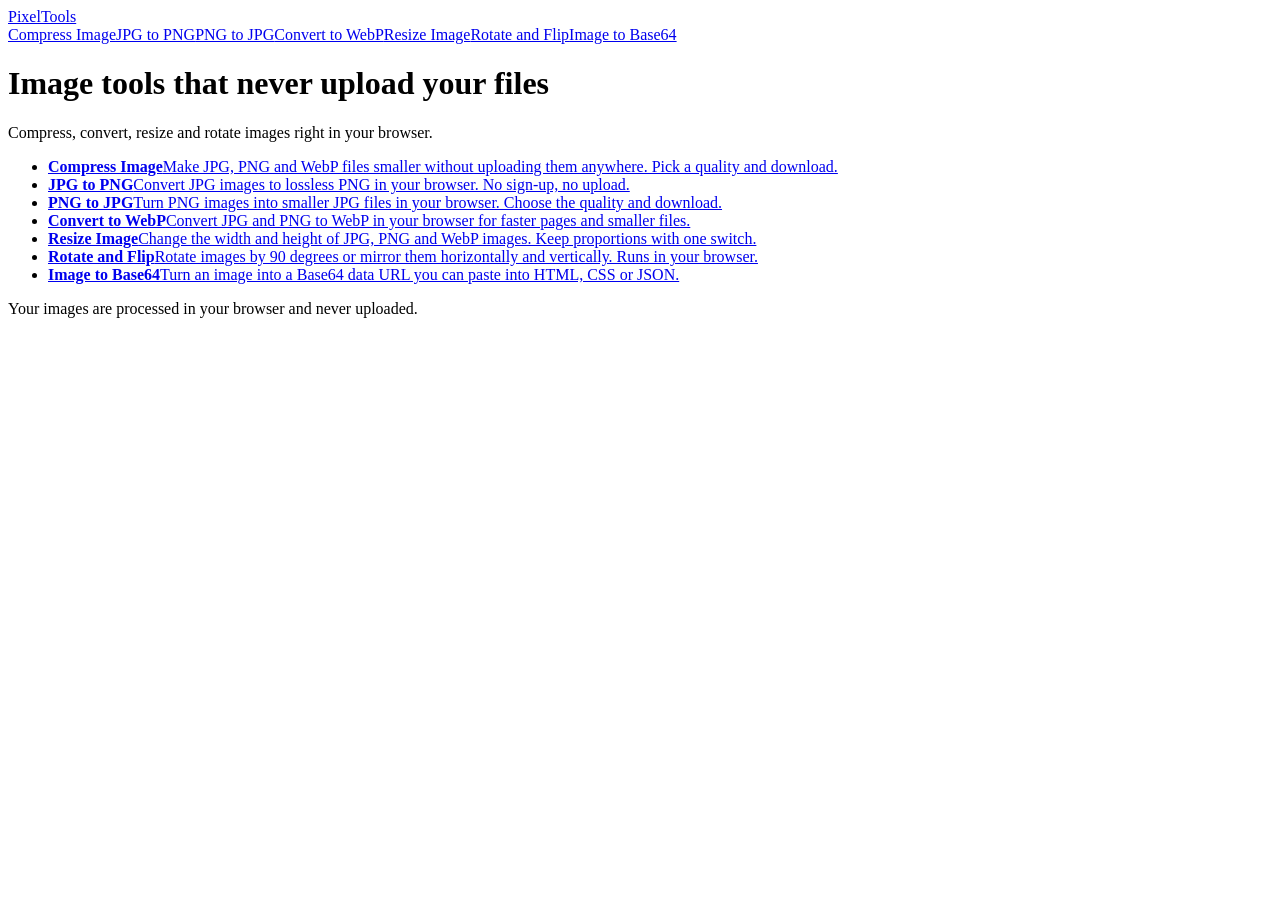
==== index.html @ 06be1e61 "Add files via upload Initial PixelTools website upload." ====
<!doctype html>
<html lang="en"><head><meta charset="utf-8"><meta name="viewport" content="width=device-width,initial-scale=1">
<title>PixelTools: Free Image Tools That Run in Your Browser</title><meta name="description" content="Compress, convert, resize and rotate images. Free, private and fast: nothing is uploaded.">
<link rel="canonical" href="https://pixeltools.example/">
<meta property="og:title" content="PixelTools: Free Image Tools That Run in Your Browser"><meta property="og:description" content="Compress, convert, resize and rotate images. Free, private and fast: nothing is uploaded."><meta property="og:type" content="website"><meta property="og:url" content="https://pixeltools.example/">
<script type="application/ld+json">{"@context":"https://schema.org","@type":"WebSite","name":"PixelTools","url":"https://pixeltools.example"}</script>
</head><body>
<header><a class="logo" href="/"><i></i>PixelTools</a><nav aria-label="Tools"><a href="/compress.html">Compress Image</a><a href="/jpg-to-png.html">JPG to PNG</a><a href="/png-to-jpg.html">PNG to JPG</a><a href="/to-webp.html">Convert to WebP</a><a href="/resize.html">Resize Image</a><a href="/rotate.html">Rotate and Flip</a><a href="/to-base64.html">Image to Base64</a></nav></header>
<main><h1>Image tools that never upload your files</h1><p class="lead">Compress, convert, resize and rotate images right in your browser.</p><ul class="grid"><li><a href="/compress.html"><b>Compress Image</b><span>Make JPG, PNG and WebP files smaller without uploading them anywhere. Pick a quality and download.</span></a></li><li><a href="/jpg-to-png.html"><b>JPG to PNG</b><span>Convert JPG images to lossless PNG in your browser. No sign-up, no upload.</span></a></li><li><a href="/png-to-jpg.html"><b>PNG to JPG</b><span>Turn PNG images into smaller JPG files in your browser. Choose the quality and download.</span></a></li><li><a href="/to-webp.html"><b>Convert to WebP</b><span>Convert JPG and PNG to WebP in your browser for faster pages and smaller files.</span></a></li><li><a href="/resize.html"><b>Resize Image</b><span>Change the width and height of JPG, PNG and WebP images. Keep proportions with one switch.</span></a></li><li><a href="/rotate.html"><b>Rotate and Flip</b><span>Rotate images by 90 degrees or mirror them horizontally and vertically. Runs in your browser.</span></a></li><li><a href="/to-base64.html"><b>Image to Base64</b><span>Turn an image into a Base64 data URL you can paste into HTML, CSS or JSON.</span></a></li></ul></main>
<footer>Your images are processed in your browser and never uploaded.</footer>
<script type="module" src="/src/main.js"></script>
</body></html>
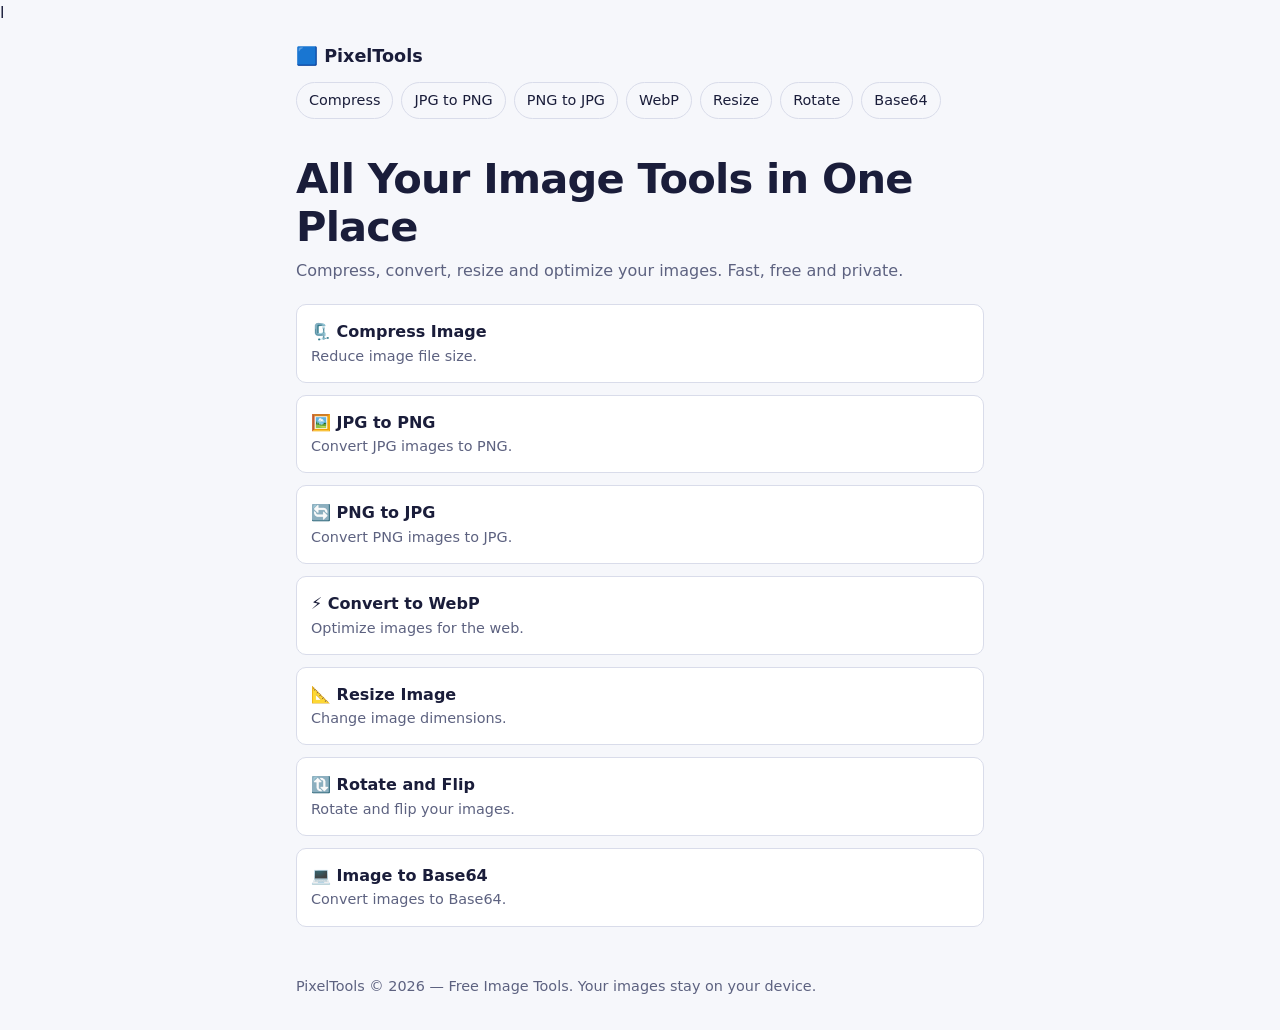
==== commit 479eab26: "Update index.html" ====
--- a/index.html
+++ b/index.html
@@ -1,12 +1,86 @@
-<!doctype html>
-<html lang="en"><head><meta charset="utf-8"><meta name="viewport" content="width=device-width,initial-scale=1">
-<title>PixelTools: Free Image Tools That Run in Your Browser</title><meta name="description" content="Compress, convert, resize and rotate images. Free, private and fast: nothing is uploaded.">
-<link rel="canonical" href="https://pixeltools.example/">
-<meta property="og:title" content="PixelTools: Free Image Tools That Run in Your Browser"><meta property="og:description" content="Compress, convert, resize and rotate images. Free, private and fast: nothing is uploaded."><meta property="og:type" content="website"><meta property="og:url" content="https://pixeltools.example/">
-<script type="application/ld+json">{"@context":"https://schema.org","@type":"WebSite","name":"PixelTools","url":"https://pixeltools.example"}</script>
-</head><body>
-<header><a class="logo" href="/"><i></i>PixelTools</a><nav aria-label="Tools"><a href="/compress.html">Compress Image</a><a href="/jpg-to-png.html">JPG to PNG</a><a href="/png-to-jpg.html">PNG to JPG</a><a href="/to-webp.html">Convert to WebP</a><a href="/resize.html">Resize Image</a><a href="/rotate.html">Rotate and Flip</a><a href="/to-base64.html">Image to Base64</a></nav></header>
-<main><h1>Image tools that never upload your files</h1><p class="lead">Compress, convert, resize and rotate images right in your browser.</p><ul class="grid"><li><a href="/compress.html"><b>Compress Image</b><span>Make JPG, PNG and WebP files smaller without uploading them anywhere. Pick a quality and download.</span></a></li><li><a href="/jpg-to-png.html"><b>JPG to PNG</b><span>Convert JPG images to lossless PNG in your browser. No sign-up, no upload.</span></a></li><li><a href="/png-to-jpg.html"><b>PNG to JPG</b><span>Turn PNG images into smaller JPG files in your browser. Choose the quality and download.</span></a></li><li><a href="/to-webp.html"><b>Convert to WebP</b><span>Convert JPG and PNG to WebP in your browser for faster pages and smaller files.</span></a></li><li><a href="/resize.html"><b>Resize Image</b><span>Change the width and height of JPG, PNG and WebP images. Keep proportions with one switch.</span></a></li><li><a href="/rotate.html"><b>Rotate and Flip</b><span>Rotate images by 90 degrees or mirror them horizontally and vertically. Runs in your browser.</span></a></li><li><a href="/to-base64.html"><b>Image to Base64</b><span>Turn an image into a Base64 data URL you can paste into HTML, CSS or JSON.</span></a></li></ul></main>
-<footer>Your images are processed in your browser and never uploaded.</footer>
-<script type="module" src="/src/main.js"></script>
-</body></html>
+l<!DOCTYPE html>
+<html lang="en">
+<head>
+  <meta charset="UTF-8">
+  <meta name="viewport" content="width=device-width, initial-scale=1">
+
+  <title>PixelTools - Free Online Image Tools</title>
+
+  <meta name="description" content="Free online image tools to compress, convert, resize and edit images privately.">
+
+  <link rel="stylesheet" href="style.css">
+
+  <link rel="canonical" href="https://apdalaa908-bit.github.io/pixeltools/">
+</head>
+
+<body>
+
+<header>
+  <a class="logo" href="./">🟦 PixelTools</a>
+
+  <nav>
+    <a href="compress.html">Compress</a>
+    <a href="jpg-to-png.html">JPG to PNG</a>
+    <a href="png-to-jpg.html">PNG to JPG</a>
+    <a href="to-webp.html">WebP</a>
+    <a href="resize.html">Resize</a>
+    <a href="rotate.html">Rotate</a>
+    <a href="to-base64.html">Base64</a>
+  </nav>
+</header>
+
+<main>
+  <h1>All Your Image Tools in One Place</h1>
+
+  <p class="lead">
+    Compress, convert, resize and optimize your images.
+    Fast, free and private.
+  </p>
+
+  <ul class="grid">
+
+    <li><a href="compress.html">
+      <b>🗜️ Compress Image</b>
+      <span>Reduce image file size.</span>
+    </a></li>
+
+    <li><a href="jpg-to-png.html">
+      <b>🖼️ JPG to PNG</b>
+      <span>Convert JPG images to PNG.</span>
+    </a></li>
+
+    <li><a href="png-to-jpg.html">
+      <b>🔄 PNG to JPG</b>
+      <span>Convert PNG images to JPG.</span>
+    </a></li>
+
+    <li><a href="to-webp.html">
+      <b>⚡ Convert to WebP</b>
+      <span>Optimize images for the web.</span>
+    </a></li>
+
+    <li><a href="resize.html">
+      <b>📐 Resize Image</b>
+      <span>Change image dimensions.</span>
+    </a></li>
+
+    <li><a href="rotate.html">
+      <b>🔃 Rotate and Flip</b>
+      <span>Rotate and flip your images.</span>
+    </a></li>
+
+    <li><a href="to-base64.html">
+      <b>💻 Image to Base64</b>
+      <span>Convert images to Base64.</span>
+    </a></li>
+
+  </ul>
+</main>
+
+<footer>
+  PixelTools © 2026 — Free Image Tools.
+  Your images stay on your device.
+</footer>
+
+</body>
+        </html>
--- a/style.css
+++ b/style.css
@@ -0,0 +1,39 @@
+:root{--bg:#f6f7fb;--ink:#1a1d3a;--mute:#5d6280;--line:#d9dcea;--acc:#3347ff;--on:#fff;--card:#fff;--c1:#e6e9f4;--c2:#fff}
+@media(prefers-color-scheme:dark){:root{--bg:#12142a;--ink:#eceefd;--mute:#9aa0c4;--line:#2b2f55;--acc:#8c98ff;--on:#12142a;--card:#1a1d3a;--c1:#23274a;--c2:#1a1d3a}}
+*{box-sizing:border-box}[hidden]{display:none!important}
+body{margin:0;background:var(--bg);color:var(--ink);font:16px/1.6 system-ui,-apple-system,"Segoe UI",sans-serif}
+a{color:var(--acc)}
+header,main,footer{max-width:720px;margin:0 auto;padding:0 16px}
+header{padding-top:16px}
+.logo{display:inline-flex;align-items:center;gap:8px;font-weight:700;font-size:1.1rem;color:var(--ink);text-decoration:none}
+.logo i{width:20px;height:20px;background:conic-gradient(var(--acc) 25%,var(--c1) 0 50%,var(--acc) 0 75%,var(--c1) 0);border-radius:3px}
+nav{display:flex;gap:8px;overflow-x:auto;padding:12px 0;scrollbar-width:thin}
+nav a{white-space:nowrap;padding:6px 12px;border:1px solid var(--line);border-radius:999px;text-decoration:none;color:var(--ink);font-size:.9rem}
+nav a[aria-current]{background:var(--acc);color:var(--on);border-color:var(--acc)}
+h1{font-size:clamp(1.8rem,7vw,2.6rem);line-height:1.15;margin:24px 0 8px;letter-spacing:-.02em}
+h2{font-size:1.25rem;margin:32px 0 8px}
+.lead{color:var(--mute);margin:0 0 20px}
+.drop{display:block;position:relative;padding:36px 16px;border:2px dashed var(--acc);border-radius:12px;background:var(--card);text-align:center;cursor:pointer}
+.drop.over,.drop:focus-within{background:var(--c1);outline:3px solid var(--acc);outline-offset:2px}
+.drop input{position:absolute;opacity:0;inset:0;width:100%;height:100%;cursor:pointer}
+.drop strong{display:block;font-size:1.1rem}.drop span{color:var(--mute);font-size:.9rem}
+#msg{margin:12px 0;padding:10px 12px;border-left:4px solid #d4351c;background:var(--card)}
+#tool{margin-top:16px}
+.ctl{display:flex;flex-wrap:wrap;gap:12px 20px;align-items:end;margin-bottom:12px}
+label{display:flex;flex-direction:column;gap:4px;font-size:.9rem}
+input[type=number],select{font:inherit;padding:8px;border:1px solid var(--line);border-radius:8px;background:var(--card);color:var(--ink);width:110px}
+.ctl label:has(#lock){flex-direction:row;align-items:center}
+button,.btn{font:inherit;padding:10px 16px;border:0;border-radius:8px;background:var(--acc);color:var(--on);cursor:pointer;text-decoration:none;display:inline-block}
+button.alt{background:var(--card);color:var(--ink);border:1px solid var(--line)}
+button:focus-visible,.btn:focus-visible,a:focus-visible{outline:3px solid var(--ink);outline-offset:2px}
+.view{border:1px solid var(--line);border-radius:12px;padding:8px;background:conic-gradient(var(--c1) 25%,var(--c2) 0 50%,var(--c1) 0 75%,var(--c2) 0) 0 0/20px 20px}
+.view img{display:block;max-width:100%;max-height:420px;margin:0 auto}
+#stats{color:var(--mute);font-size:.9rem}
+textarea{width:100%;font:.8rem ui-monospace,monospace;padding:8px;border:1px solid var(--line);border-radius:8px;background:var(--card);color:var(--ink);margin-bottom:8px}
+article p,article li{max-width:68ch}
+details{border-bottom:1px solid var(--line);padding:10px 0}summary{cursor:pointer;font-weight:600}
+.grid{display:grid;gap:12px;padding:0;list-style:none}
+.grid a{display:block;padding:14px;border:1px solid var(--line);border-radius:10px;background:var(--card);text-decoration:none;color:var(--ink)}
+.grid b{display:block}.grid span{color:var(--mute);font-size:.9rem}
+footer{padding:32px 16px;color:var(--mute);font-size:.9rem}
+@media(prefers-reduced-motion:no-preference){.drop{transition:background .15s}}
